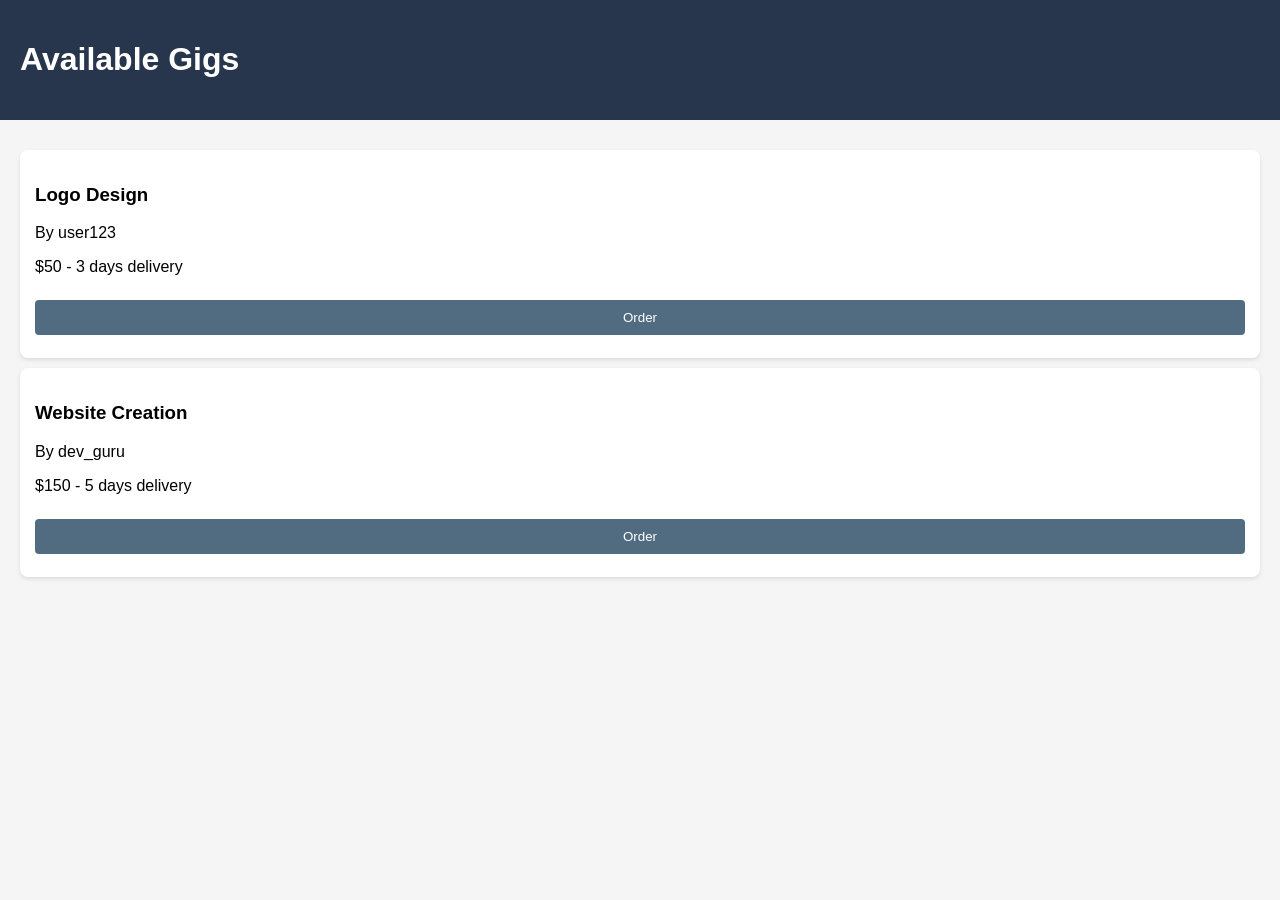
==== gigs.html @ 601110a5 "Adding other pages" ====
<!DOCTYPE html>
<html lang="en">
    <head>
        <title>Taskly | The website that solves your problems</title>
        <meta charset="UTF-8">
        <meta name="viewport" content="width=device-width, initial-scale=1.0">
        <link rel="stylesheet" href="styles.css">
        <link rel="icon" href="docs/logo.png" type="icon/x-icon">
    </head>
<body>
    <header>
        <h1>Available Gigs</h1>
    </header>
    <main>
        <div class="gig-card">
            <h3>Logo Design</h3>
            <p>By user123</p>
            <p>$50 - 3 days delivery</p>
            <button>Order</button>
        </div>
        <div class="gig-card">
            <h3>Website Creation</h3>
            <p>By dev_guru</p>
            <p>$150 - 5 days delivery</p>
            <button>Order</button>
        </div>
    </main>
</body>
</html>
---- styles.css ----
body {
    font-family: Arial, sans-serif;
    background-color: #f5f5f5;
    margin: 0;
    padding: 0;
}

.container {
    width: 300px;
    margin: 100px auto;
    padding: 20px;
    background: white;
    border-radius: 8px;
    box-shadow: 0 2px 5px rgba(0,0,0,0.2);
}

input, button, select {
    width: 100%;
    padding: 10px;
    margin: 8px 0;
    border: 1px solid #ccc;
    border-radius: 4px;
}

button {
    background-color: #516c81;
    color: white;
    border: none;
}

.search-button {
    background-color: #516c81;
    border: none;
    padding: 0.5em;
    border-radius: 0 5px 5px 0;
    cursor: pointer;
}

.search-icon {
    height: 20px;
    width: 20px;
}

header {
    background-color: #27364c;
    color: white;
    padding: 20px;
    display: flex;
    align-items: center;
    gap: 10px;
}

main {
    padding: 20px;
}

.gig-card {
    background: white;
    padding: 15px;
    margin: 10px 0;
    border-radius: 8px;
    box-shadow: 0 2px 4px rgba(0,0,0,0.1);
}

.logo {
    height: 50px;
    width: auto;
}
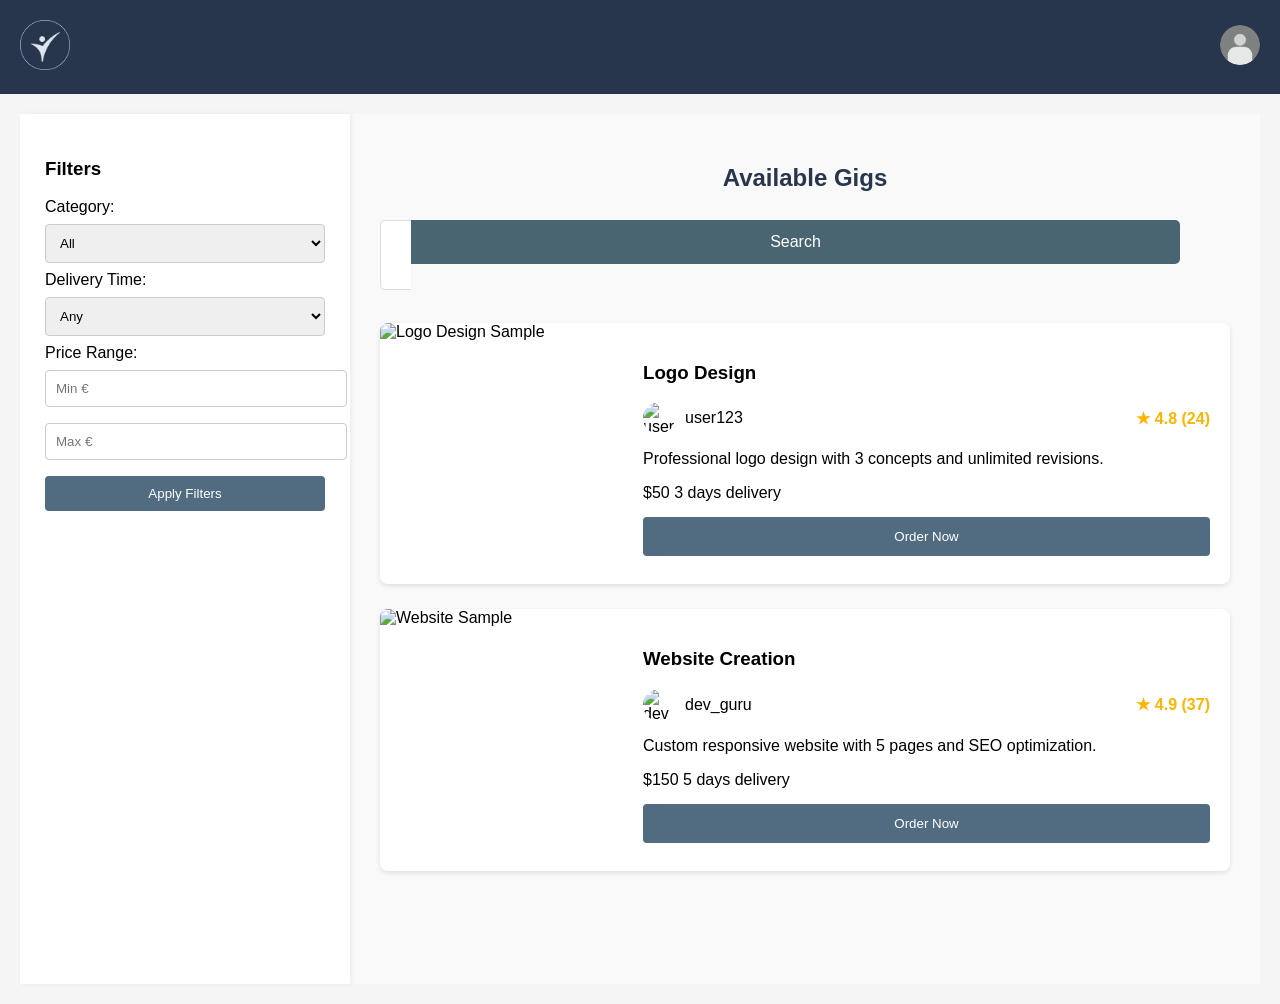
==== commit a350fa64: "edited gigs.html" ====
--- a/gigs.html
+++ b/gigs.html
@@ -5,25 +5,107 @@
         <meta charset="UTF-8">
         <meta name="viewport" content="width=device-width, initial-scale=1.0">
         <link rel="stylesheet" href="styles.css">
+        <link rel="stylesheet" href="gigs.css">
         <link rel="icon" href="docs/logo.png" type="icon/x-icon">
     </head>
-<body>
-    <header>
-        <h1>Available Gigs</h1>
-    </header>
-    <main>
-        <div class="gig-card">
-            <h3>Logo Design</h3>
-            <p>By user123</p>
-            <p>$50 - 3 days delivery</p>
-            <button>Order</button>
-        </div>
-        <div class="gig-card">
-            <h3>Website Creation</h3>
-            <p>By dev_guru</p>
-            <p>$150 - 5 days delivery</p>
-            <button>Order</button>
-        </div>
-    </main>
-</body>
-</html>+    <body>
+        <header>
+            <a href="index.html"><img src="docs/logo.png" alt="Taskly Logo" class="logo"></a>
+            <div class="header-right">
+                <img src="docs/user_icon.png" alt="User Profile" class="user-icon" onclick="toggleUserMenu()">
+                <div class="user-menu" id="userMenu">
+                    <a href="user.html">View Profile</a>
+                    <a href="settings.html">Settings</a>
+                    <a href="index.html">Logout</a>
+                </div>
+            </div>
+        </header>
+
+        <main class="main-layout">
+            <aside class="filters">
+                <h3>Filters</h3>
+                <label>Category:
+                    <select>
+                        <option>All</option>
+                        <option>Design</option>
+                        <option>Web Development</option>
+                        <option>Writing</option>
+                    </select>
+                </label>
+                <label>Delivery Time:
+                    <select>
+                        <option>Any</option>
+                        <option>24 Hours</option>
+                        <option>3 Days</option>
+                        <option>7 Days</option>
+                    </select>
+                </label>
+                <label>Price Range:
+                    <input type="number" placeholder="Min €" />
+                    <input type="number" placeholder="Max €" />
+                </label>
+                <button class="apply-filters">Apply Filters</button>
+            </aside>
+
+            <section class="content-area">
+
+                <h1 class="page-title">Available Gigs</h1>
+                
+                <div class ="search-bar">
+                    <input type="text" placeholder="Search for gigs..." class = "search-input">
+                    <button class ="search-button" >Search</button>
+                </div>
+
+                
+
+                <div class="gigs-container">
+                    <div class="gig-card">
+                        <div class="gig-image-container">
+                            <img src="docs/logo-design-sample.jpg" alt="Logo Design Sample" class="gig-image">
+                        </div>
+                        <div class="gig-details">
+                            <h3>Logo Design</h3>
+                            <div class="gig-seller">
+                                <img src="docs/user-avatar1.jpg" alt="user123" class="seller-avatar">
+                                <span>user123</span>
+                                <span class="rating">★ 4.8 (24)</span>
+                            </div>
+                            <p class="gig-description">Professional logo design with 3 concepts and unlimited revisions.</p>
+                            <div class="gig-pricing">
+                                <span class="price">$50</span>
+                                <span class="delivery">3 days delivery</span>
+                            </div>
+                            <button class="order-button">Order Now</button>
+                        </div>
+                    </div>
+        
+                    <div class="gig-card">
+                        <div class="gig-image-container">
+                            <img src="docs/website-sample.jpg" alt="Website Sample" class="gig-image">
+                        </div>
+                        <div class="gig-details">
+                            <h3>Website Creation</h3>
+                            <div class="gig-seller">
+                                <img src="docs/user-avatar2.jpg" alt="dev_guru" class="seller-avatar">
+                                <span>dev_guru</span>
+                                <span class="rating">★ 4.9 (37)</span>
+                            </div>
+                            <p class="gig-description">Custom responsive website with 5 pages and SEO optimization.</p>
+                            <div class="gig-pricing">
+                                <span class="price">$150</span>
+                                <span class="delivery">5 days delivery</span>
+                            </div>
+                            <button class="order-button">Order Now</button>
+                        </div>
+                    </div>
+                </div>
+            </section>
+        </main>
+        <script>
+            function toggleUserMenu() {
+                const menu = document.getElementById('userMenu');
+                menu.style.display = menu.style.display === 'block' ? 'none' : 'block';
+            }
+        </script>
+    </body>
+    </html>
--- a/styles.css
+++ b/styles.css
@@ -54,15 +54,48 @@
     padding: 20px;
 }
 
-.gig-card {
-    background: white;
-    padding: 15px;
-    margin: 10px 0;
-    border-radius: 8px;
-    box-shadow: 0 2px 4px rgba(0,0,0,0.1);
-}
-
 .logo {
     height: 50px;
     width: auto;
-}+}
+
+.header-right {
+    margin-left: auto;
+    position: relative;
+}
+
+.user-icon {
+    height: 40px;
+    width: 40px;
+    border-radius: 50%;
+    cursor: pointer;
+}
+
+.user-menu {
+    display: none;
+    position: absolute;
+    right: 0;
+    background-color: white;
+    min-width: 120px;
+    box-shadow: 0 2px 5px rgba(0,0,0,0.2);
+    z-index: 1;
+    border-radius: 4px;
+}
+
+.user-menu a {
+    color: #27364c;
+    padding: 10px 15px;
+    text-decoration: none;
+    display: block;
+}
+
+.user-menu a:hover {
+    background-color: #f5f5f5;
+}
+
+.page-title {
+    color: #27364c;
+    margin-bottom: 20px;
+    text-align: center;
+}
+
--- a/gigs.css
+++ b/gigs.css
@@ -0,0 +1,118 @@
+.main-layout {
+    display: flex;
+    min-height: calc(100vh - 80px);
+}
+
+.filters {
+    width: 280px;
+    background: white;
+    padding: 25px;
+    position: sticky;
+    top: 80px;
+    height: calc(100vh - 80px);
+    overflow-y: auto;
+    box-shadow: 2px 0 5px rgba(0,0,0,0.05);
+}
+
+.content-area {
+    flex: 1;
+    padding: 30px;
+    background-color: #f9f9f9;
+}
+
+.content-area .search-bar {
+    display: flex;
+    margin-bottom: 25px;
+    max-width: 800px;
+}
+
+.content-area .search-input {
+    flex: 1;
+    padding: 12px 15px;
+    border: 1px solid #ddd;
+    border-right: none;
+    border-radius: 5px 0 0 5px;
+    font-size: 1em;
+    height: 44px;
+}
+
+.content-area .search-button {
+    background-color: #4a6572;
+    color: white;
+    border: none;
+    border-radius: 0 5px 5px 0;
+    padding: 0 20px;
+    font-size: 1em;
+    height: 44px;
+    cursor: pointer;
+}
+
+.gigs-container {
+    display: grid;
+    grid-template-columns: 1fr;
+    gap: 25px;
+}
+
+.gig-card {
+    display: flex;
+    flex-direction: row;
+    background-color: white;
+    border-radius: 8px;
+    overflow: hidden;
+    min-height: 200px;
+    box-shadow: 0 2px 5px rgba(0,0,0,0.1);
+    transition: transform 0.2s ease;
+}
+
+.gig-card:hover {
+    transform: translateY(-5px);
+    box-shadow: 0 5px 15px rgba(0,0,0,0.1);
+}
+
+.gig-image-container {
+    width: 30%;
+}
+
+.gig-image {
+    width: 100%;
+    height: 100%;
+    object-fit: cover;
+    transition: transform 0.3s ease;
+}
+
+.gig-card:hover .gig-image {
+    transform: scale(1.03);
+}
+
+.gig-details {
+    width: 70%;
+    padding: 20px;
+}
+
+.gig-seller {
+    display: flex;
+    align-items: center;
+    margin: 10px 0;
+}
+
+.seller-avatar {
+    width: 32px;
+    height: 32px;
+    border-radius: 50%;
+    margin-right: 10px;
+    object-fit: cover;
+}
+
+.rating {
+    margin-left: auto;
+    color: #ffb400;
+    font-weight: bold;
+    display: flex;
+    align-items: center;
+}
+
+.order-button {
+    align-self: flex-start;
+    padding: 12px 25px;
+    margin-top: 15px;
+}
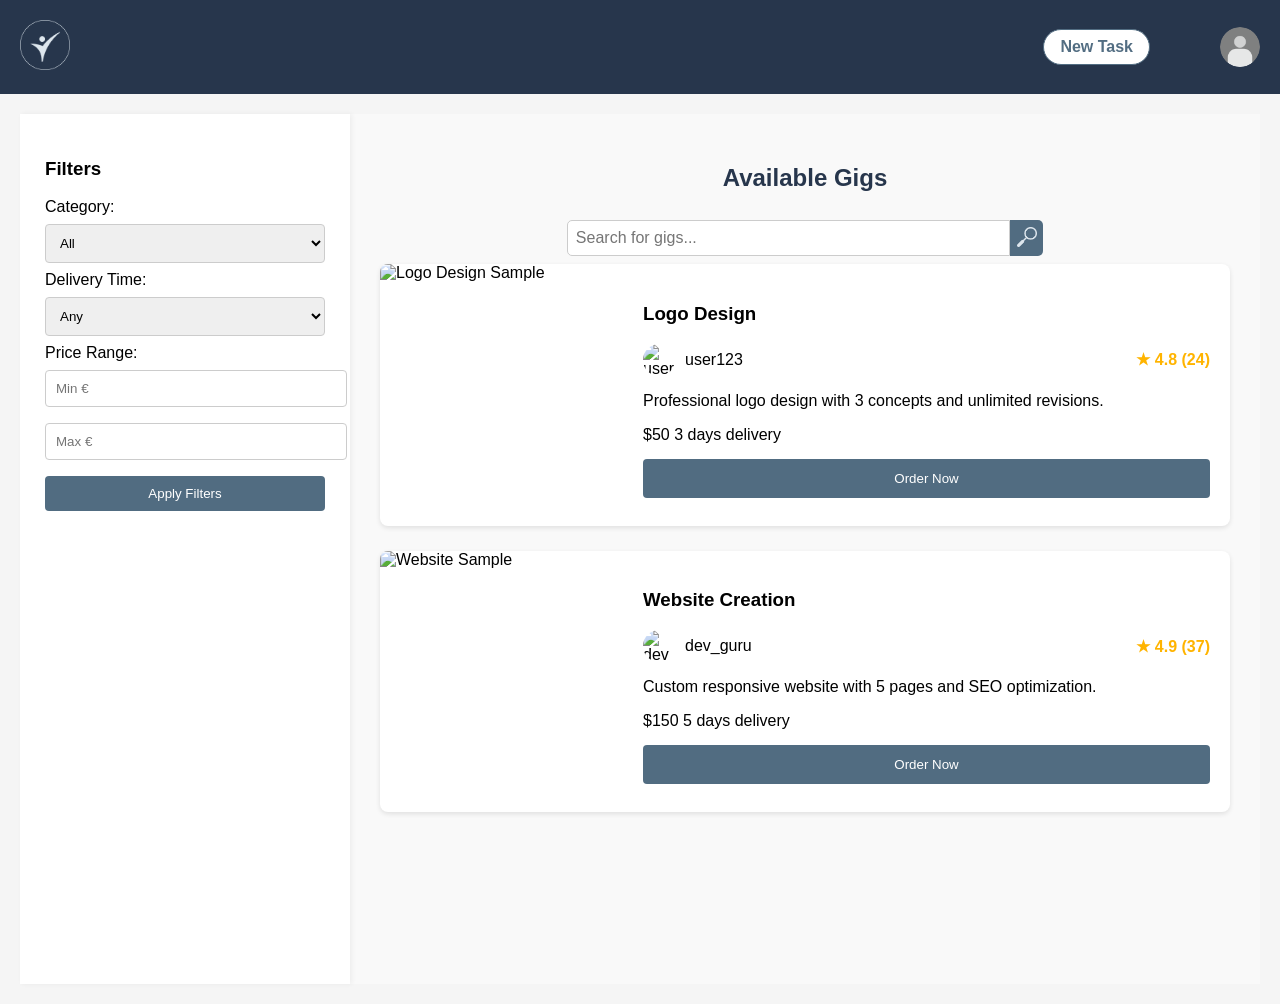
==== commit 4d4a46f4: "Added user page" ====
--- a/gigs.html
+++ b/gigs.html
@@ -12,6 +12,7 @@
         <header>
             <a href="index.html"><img src="docs/logo.png" alt="Taskly Logo" class="logo"></a>
             <div class="header-right">
+                <a href="new_task.html" class = "new-task-button">New Task</a>
                 <img src="docs/user_icon.png" alt="User Profile" class="user-icon" onclick="toggleUserMenu()">
                 <div class="user-menu" id="userMenu">
                     <a href="user.html">View Profile</a>
@@ -51,9 +52,11 @@
 
                 <h1 class="page-title">Available Gigs</h1>
                 
-                <div class ="search-bar">
+                <div class ="search-container">
                     <input type="text" placeholder="Search for gigs..." class = "search-input">
-                    <button class ="search-button" >Search</button>
+                    <button class="search-button">
+                        <img src="docs/loupe.png" alt="Search" class="search-icon">
+                    </button>
                 </div>
 
                 
--- a/styles.css
+++ b/styles.css
@@ -60,7 +60,10 @@
 }
 
 .header-right {
-    margin-left: auto;
+    display: flex;
+    align-items: center;  
+    gap: 20px; 
+    margin-left: auto; 
     position: relative;
 }
 
@@ -74,14 +77,15 @@
 .user-menu {
     display: none;
     position: absolute;
+    top: 100%;
     right: 0;
+    margin-top: 5px; 
     background-color: white;
     min-width: 120px;
     box-shadow: 0 2px 5px rgba(0,0,0,0.2);
     z-index: 1;
     border-radius: 4px;
 }
-
 .user-menu a {
     color: #27364c;
     padding: 10px 15px;
@@ -99,3 +103,24 @@
     text-align: center;
 }
 
+.new-task-button {
+    background-color: white;
+    color: #526D82;
+    font-weight: bold;
+    padding: 6px 16px; 
+    border: 1px solid #526D82;
+    border-radius: 20px;
+    text-decoration: none;
+    line-height: 1.2; 
+    display: inline-flex;
+    align-items: center;
+    justify-content: center;
+    height: 36px; 
+    box-sizing: border-box; 
+    margin-right: 50px;
+}
+.new-task-button:hover {
+    background-color: #526D82;
+    color: white;
+}
+
--- a/gigs.css
+++ b/gigs.css
@@ -20,31 +20,33 @@
     background-color: #f9f9f9;
 }
 
-.content-area .search-bar {
+.search-container {
     display: flex;
-    margin-bottom: 25px;
-    max-width: 800px;
+    justify-content: center;
+    align-items: center;
 }
 
-.content-area .search-input {
-    flex: 1;
-    padding: 12px 15px;
-    border: 1px solid #ddd;
-    border-right: none;
+.search-input {
+    width: 50%;
+    padding: 0.5em;
+    font-size: 1rem;
+    border: 1px solid #ccc;
     border-radius: 5px 0 0 5px;
-    font-size: 1em;
-    height: 44px;
+    outline: none;
 }
 
-.content-area .search-button {
-    background-color: #4a6572;
-    color: white;
+.search-button {
+    background-color: #516c81;
     border: none;
+    padding: 0.5em;
+    width: auto;
     border-radius: 0 5px 5px 0;
-    padding: 0 20px;
-    font-size: 1em;
-    height: 44px;
     cursor: pointer;
+}
+
+.search-icon {
+    height: 20px;
+    width: 20px;
 }
 
 .gigs-container {
